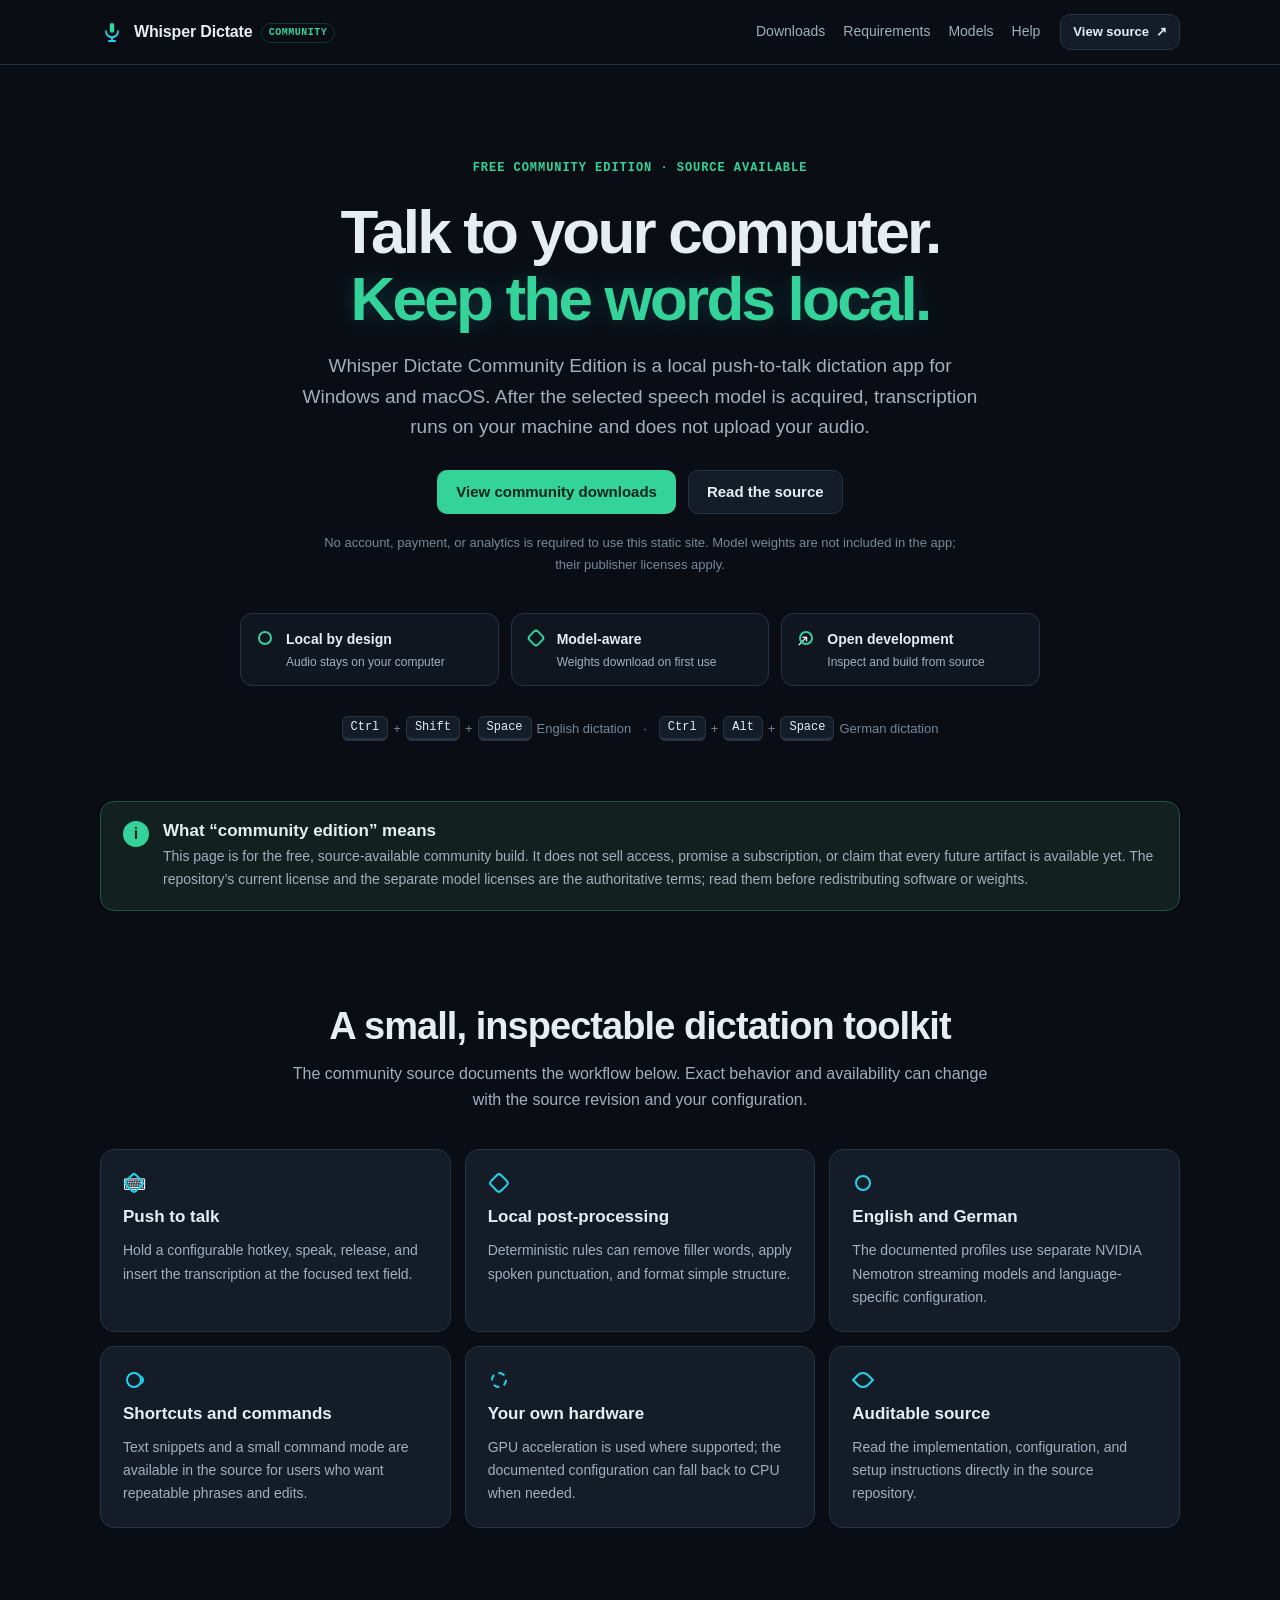
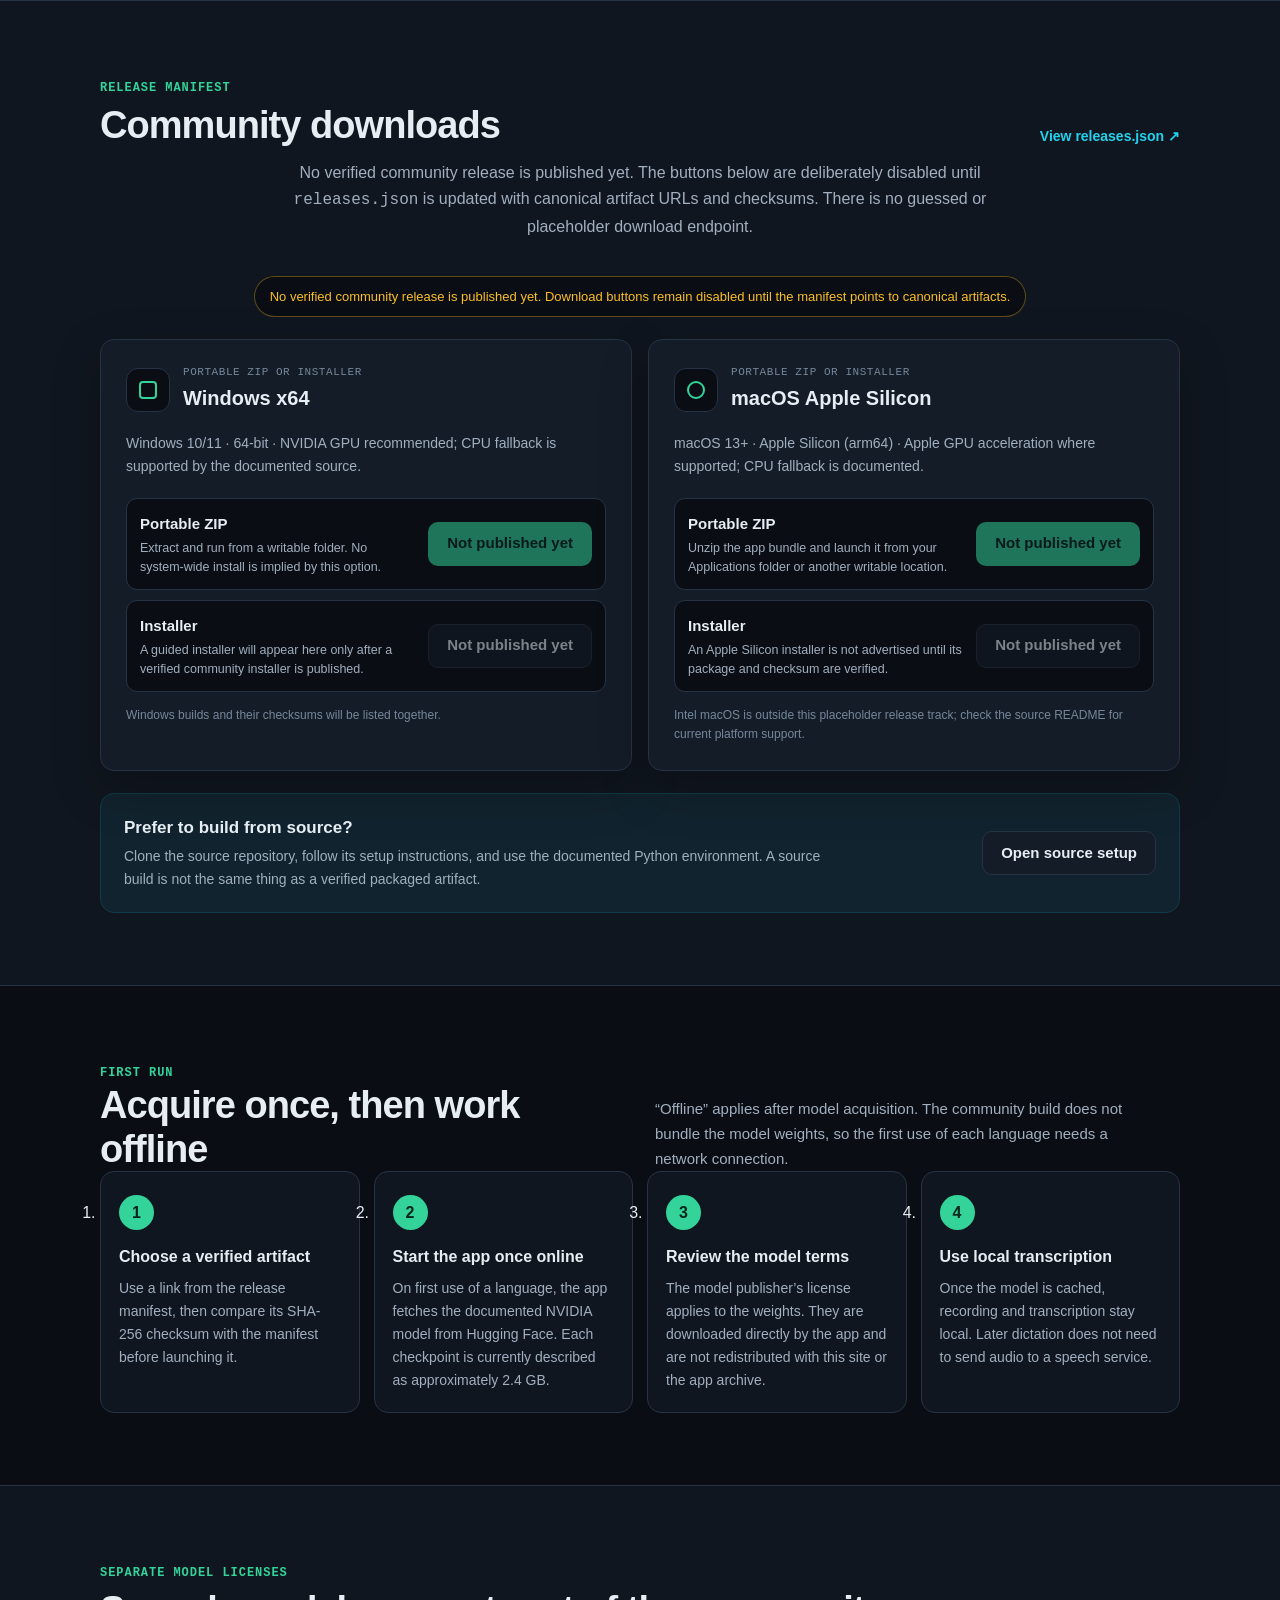
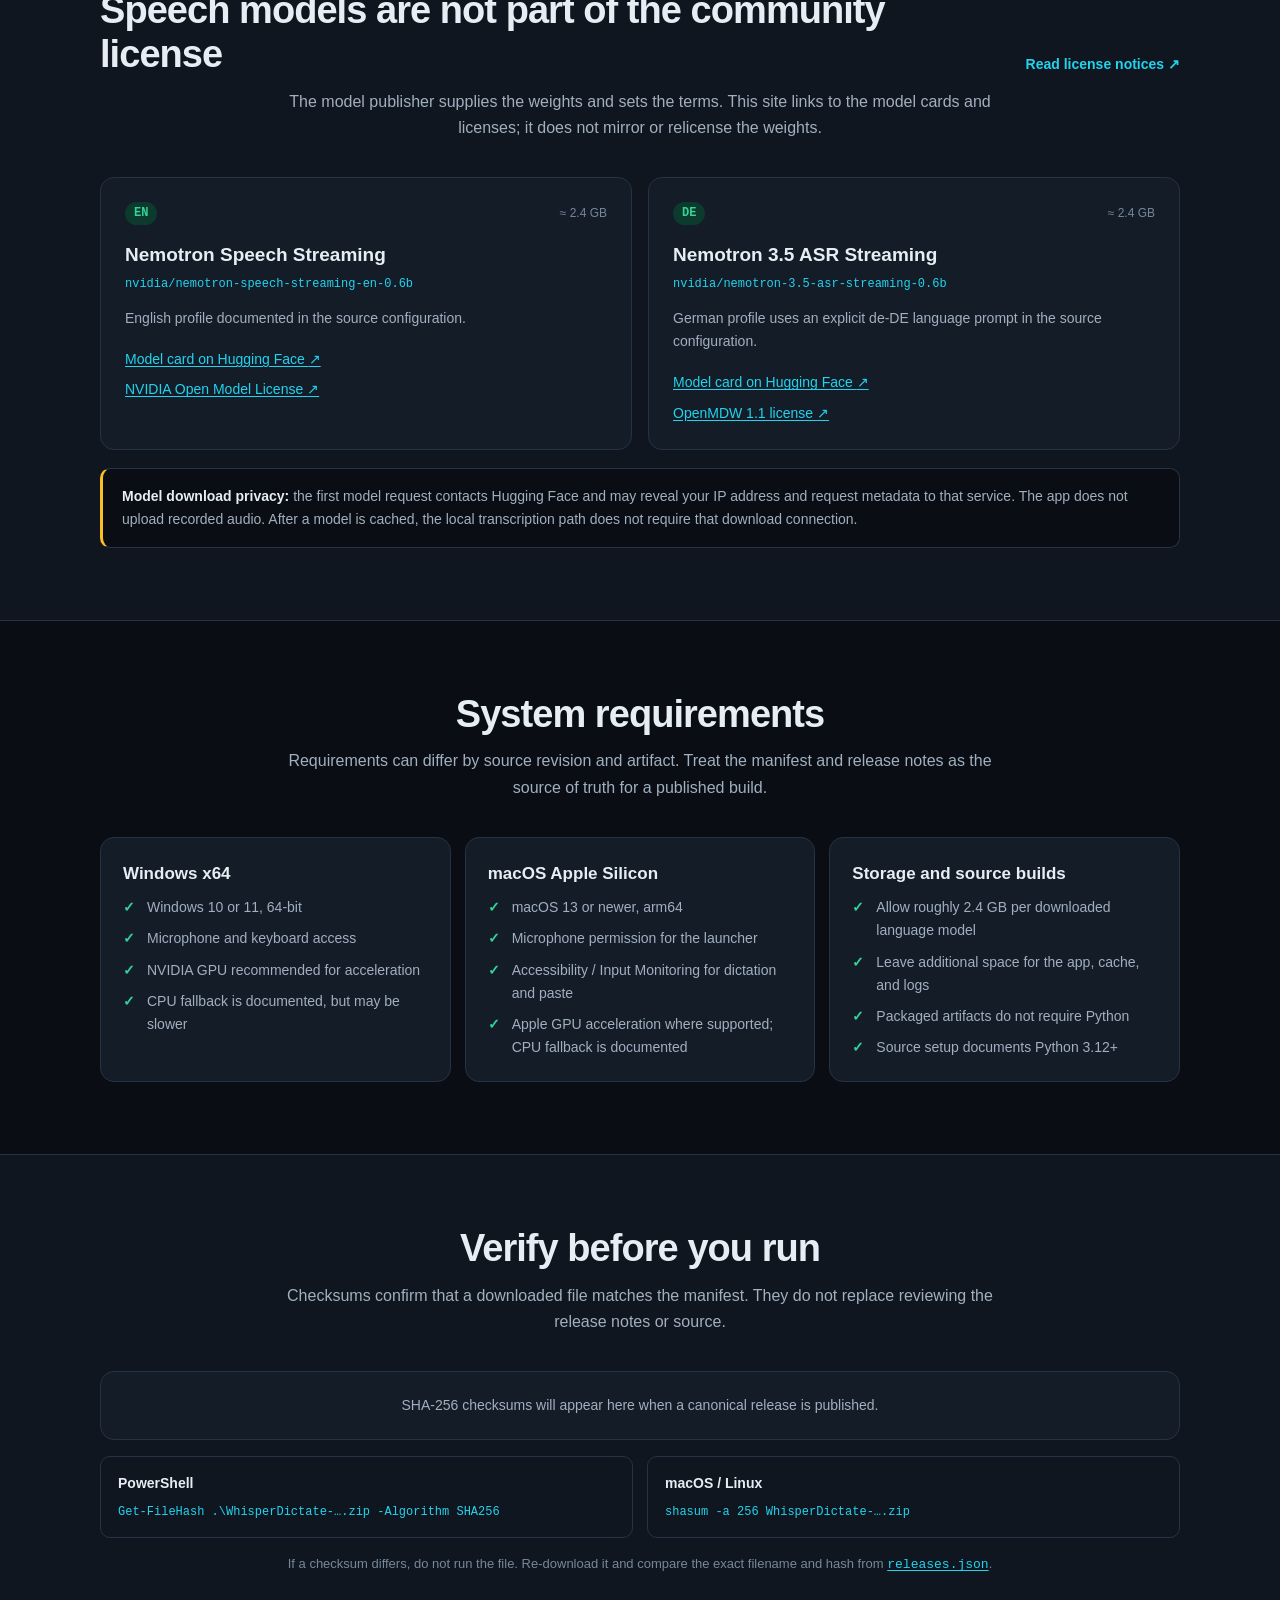
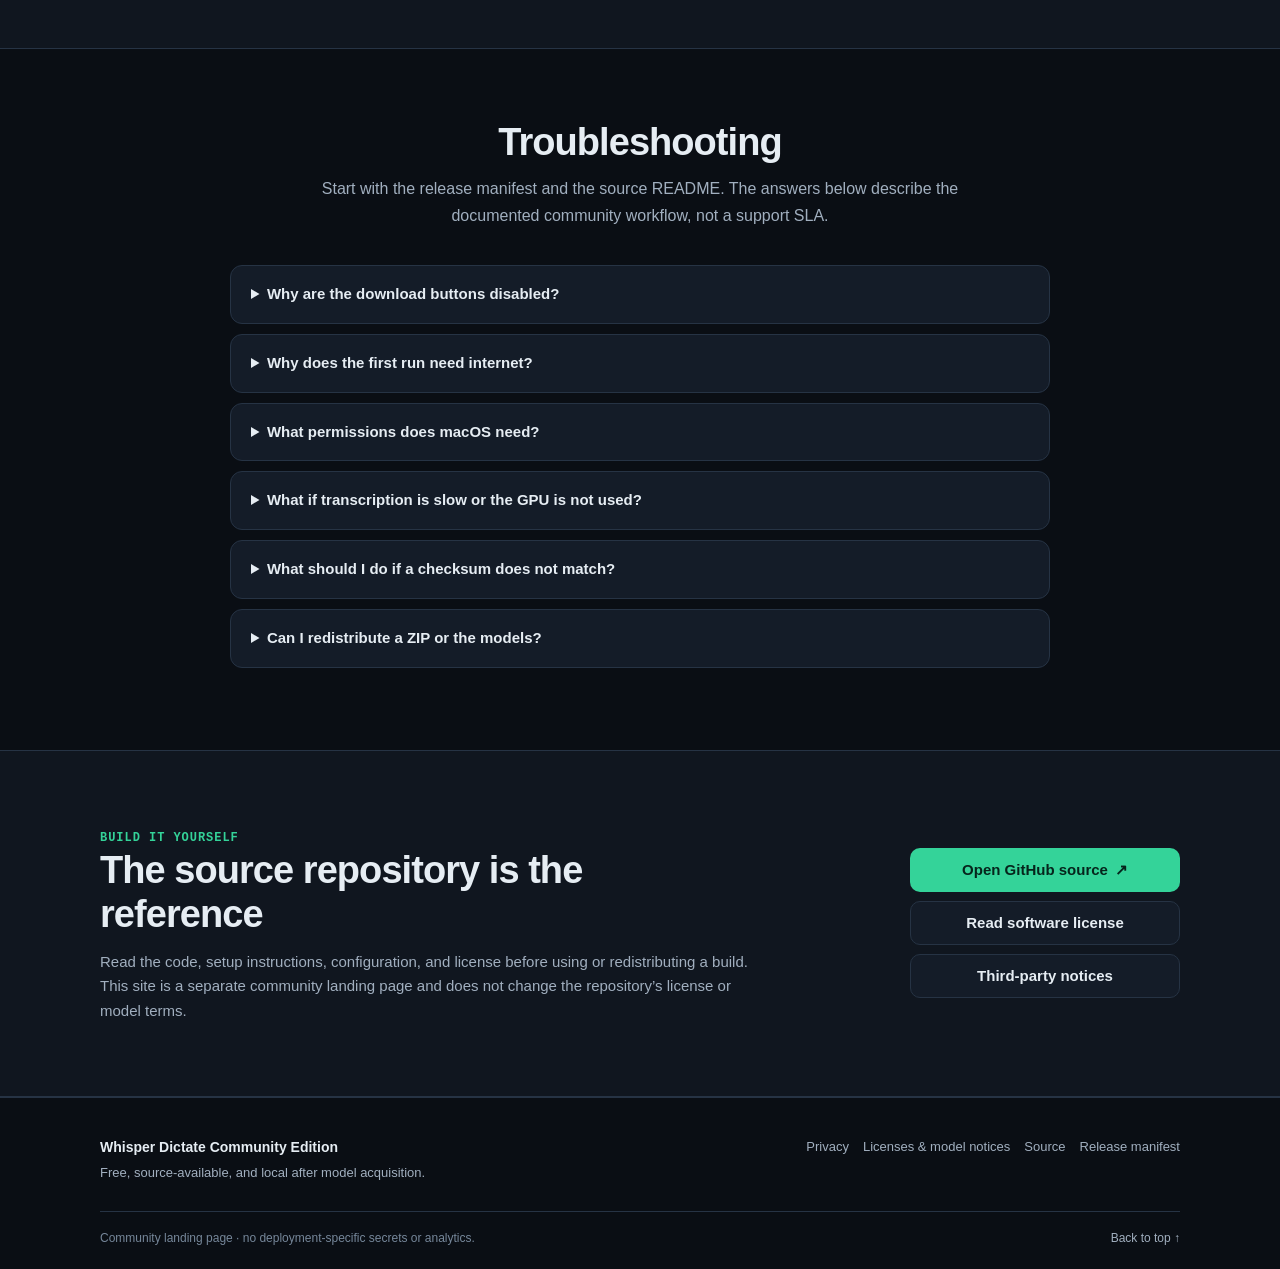
==== community-site/index.html @ 3a468b71 "feat(community-site): add free edition download site" ====
<!doctype html>
<html lang="en">
<head>
  <meta charset="utf-8">
  <meta name="viewport" content="width=device-width, initial-scale=1">
  <meta name="color-scheme" content="dark">
  <meta name="theme-color" content="#0a0e14">
  <meta name="description" content="Whisper Dictate Community Edition: free, source-available local dictation for Windows and macOS. Speech models are acquired separately and transcription runs locally after the first download.">
  <title>Whisper Dictate Community Edition — local, offline dictation</title>
  <link rel="icon" href="data:image/svg+xml,%3Csvg xmlns='http://www.w3.org/2000/svg' viewBox='0 0 64 64'%3E%3Ccircle cx='32' cy='32' r='30' fill='%230a0e14'/%3E%3Crect x='26' y='12' width='12' height='24' rx='6' fill='%2334d399'/%3E%3Cpath d='M18 30a14 14 0 0 0 28 0' stroke='%2322d3ee' stroke-width='4' fill='none' stroke-linecap='round'/%3E%3Cpath d='M32 44v8' stroke='%2322d3ee' stroke-width='4' stroke-linecap='round'/%3E%3C/svg%3E">
  <link rel="stylesheet" href="./styles.css">
  <script src="./app.js" defer></script>
</head>
<body>
  <a class="skip-link" href="#main">Skip to main content</a>

  <header class="site-header">
    <nav class="wrap" aria-label="Primary navigation">
      <a class="logo" href="./index.html" aria-label="Whisper Dictate Community Edition home">
        <svg width="24" height="24" viewBox="0 0 64 64" aria-hidden="true" focusable="false">
          <rect x="26" y="8" width="12" height="26" rx="6" fill="#34d399"></rect>
          <path d="M16 30a16 16 0 0 0 32 0" stroke="#22d3ee" stroke-width="5" fill="none" stroke-linecap="round"></path>
          <path d="M32 46v10M22 56h20" stroke="#22d3ee" stroke-width="5" fill-linecap="round"></path>
        </svg>
        <span>Whisper&nbsp;Dictate <span class="edition-mark">Community</span></span>
      </a>
      <div class="nav-links">
        <a href="#downloads">Downloads</a>
        <a href="#requirements">Requirements</a>
        <a href="#models">Models</a>
        <a href="#troubleshooting">Help</a>
      </div>
      <a class="btn btn-secondary btn-small nav-source" href="https://github.com/rorshopping/whisper-dictate">View source <span aria-hidden="true">↗</span></a>
    </nav>
  </header>

  <main id="main">
    <section class="hero" id="overview" aria-labelledby="hero-title">
      <div class="wrap">
        <p class="eyebrow">Free community edition · source available</p>
        <h1 id="hero-title">Talk to your computer.<br><span class="grad">Keep the words local.</span></h1>
        <p class="lead">Whisper Dictate Community Edition is a local push-to-talk dictation app for Windows and macOS. After the selected speech model is acquired, transcription runs on your machine and does not upload your audio.</p>
        <div class="actions">
          <a class="btn btn-primary" href="#downloads">View community downloads</a>
          <a class="btn btn-secondary" href="https://github.com/rorshopping/whisper-dictate">Read the source</a>
        </div>
        <p class="hero-note">No account, payment, or analytics is required to use this static site. Model weights are not included in the app; their publisher licenses apply.</p>
        <div class="quick-facts" role="group" aria-label="Community edition facts">
          <div class="fact"><span class="fact-icon" aria-hidden="true"></span><span><strong>Local by design</strong><small>Audio stays on your computer</small></span></div>
          <div class="fact"><span class="fact-icon" aria-hidden="true"></span><span><strong>Model-aware</strong><small>Weights download on first use</small></span></div>
          <div class="fact"><span class="fact-icon" aria-hidden="true">↗</span><span><strong>Open development</strong><small>Inspect and build from source</small></span></div>
        </div>
        <div class="key-row" role="group" aria-label="Default dictation shortcuts">
          <kbd>Ctrl</kbd><span>+</span><kbd>Shift</kbd><span>+</span><kbd>Space</kbd><span>English dictation</span>
          <span class="key-separator" aria-hidden="true">·</span>
          <kbd>Ctrl</kbd><span>+</span><kbd>Alt</kbd><span>+</span><kbd>Space</kbd><span>German dictation</span>
        </div>
      </div>
    </section>

    <section class="notice-section" aria-label="What the community edition includes">
      <div class="wrap">
        <div class="notice-card">
          <span class="notice-mark" aria-hidden="true">i</span>
          <div>
            <h2>What “community edition” means</h2>
            <p>This page is for the free, source-available community build. It does not sell access, promise a subscription, or claim that every future artifact is available yet. The repository’s current license and the separate model licenses are the authoritative terms; read them before redistributing software or weights.</p>
          </div>
        </div>
      </div>
    </section>

    <section id="capabilities" aria-labelledby="capabilities-title">
      <div class="wrap">
        <h2 id="capabilities-title">A small, inspectable dictation toolkit</h2>
        <p class="sub">The community source documents the workflow below. Exact behavior and availability can change with the source revision and your configuration.</p>
        <div class="feature-grid">
          <article class="card">
            <div class="card-icon" aria-hidden="true">⌨</div>
            <h3>Push to talk</h3>
            <p>Hold a configurable hotkey, speak, release, and insert the transcription at the focused text field.</p>
          </article>
          <article class="card">
            <div class="card-icon" aria-hidden="true"></div>
            <h3>Local post-processing</h3>
            <p>Deterministic rules can remove filler words, apply spoken punctuation, and format simple structure.</p>
          </article>
          <article class="card">
            <div class="card-icon" aria-hidden="true"></div>
            <h3>English and German</h3>
            <p>The documented profiles use separate NVIDIA Nemotron streaming models and language-specific configuration.</p>
          </article>
          <article class="card">
            <div class="card-icon" aria-hidden="true"></div>
            <h3>Shortcuts and commands</h3>
            <p>Text snippets and a small command mode are available in the source for users who want repeatable phrases and edits.</p>
          </article>
          <article class="card">
            <div class="card-icon" aria-hidden="true"></div>
            <h3>Your own hardware</h3>
            <p>GPU acceleration is used where supported; the documented configuration can fall back to CPU when needed.</p>
          </article>
          <article class="card">
            <div class="card-icon" aria-hidden="true"></div>
            <h3>Auditable source</h3>
            <p>Read the implementation, configuration, and setup instructions directly in the source repository.</p>
          </article>
        </div>
      </div>
    </section>

    <section id="downloads" class="alt" aria-labelledby="downloads-title">
      <div class="wrap">
        <div class="section-heading">
          <div>
            <p class="eyebrow">Release manifest</p>
            <h2 id="downloads-title">Community downloads</h2>
          </div>
          <a class="text-link" href="./releases.json">View releases.json <span aria-hidden="true">↗</span></a>
        </div>
        <p class="sub">No verified community release is published yet. The buttons below are deliberately disabled until <code>releases.json</code> is updated with canonical artifact URLs and checksums. There is no guessed or placeholder download endpoint.</p>
        <p class="release-status status-placeholder" id="release-status" role="status" aria-live="polite">Loading the release manifest…</p>
        <noscript><p class="inline-note">JavaScript is required to read the same-origin release manifest. The download buttons stay disabled for safety; you can still inspect <a href="./releases.json"><code>releases.json</code></a> and the <a href="https://github.com/rorshopping/whisper-dictate">source repository</a>.</p></noscript>

        <div class="release-grid">
          <article class="release-card" data-platform-card="windows-x64" aria-labelledby="windows-title">
            <div class="release-card-header">
              <div class="os-mark" aria-hidden="true"></div>
              <div>
                <p class="platform-kicker">Portable ZIP or installer</p>
                <h3 id="windows-title">Windows x64</h3>
              </div>
            </div>
            <p class="platform-requirements">Windows 10/11 · 64-bit · NVIDIA GPU recommended; CPU fallback is supported by the documented source.</p>
            <div class="download-list">
              <div class="download-row">
                <div>
                  <h4>Portable ZIP</h4>
                  <p>Extract and run from a writable folder. No system-wide install is implied by this option.</p>
                </div>
                <button class="btn btn-primary download-action" type="button" data-download data-platform="windows-x64" data-artifact="portable_zip" disabled>Not published yet</button>
              </div>
              <div class="download-row">
                <div>
                  <h4>Installer</h4>
                  <p>A guided installer will appear here only after a verified community installer is published.</p>
                </div>
                <button class="btn btn-secondary download-action" type="button" data-download data-platform="windows-x64" data-artifact="installer" disabled>Not published yet</button>
              </div>
            </div>
            <p class="artifact-note">Windows builds and their checksums will be listed together.</p>
          </article>

          <article class="release-card" data-platform-card="macos-apple-silicon" aria-labelledby="macos-title">
            <div class="release-card-header">
              <div class="os-mark" aria-hidden="true"></div>
              <div>
                <p class="platform-kicker">Portable ZIP or installer</p>
                <h3 id="macos-title">macOS Apple Silicon</h3>
              </div>
            </div>
            <p class="platform-requirements">macOS 13+ · Apple Silicon (arm64) · Apple GPU acceleration where supported; CPU fallback is documented.</p>
            <div class="download-list">
              <div class="download-row">
                <div>
                  <h4>Portable ZIP</h4>
                  <p>Unzip the app bundle and launch it from your Applications folder or another writable location.</p>
                </div>
                <button class="btn btn-primary download-action" type="button" data-download data-platform="macos-apple-silicon" data-artifact="portable_zip" disabled>Not published yet</button>
              </div>
              <div class="download-row">
                <div>
                  <h4>Installer</h4>
                  <p>An Apple Silicon installer is not advertised until its package and checksum are verified.</p>
                </div>
                <button class="btn btn-secondary download-action" type="button" data-download data-platform="macos-apple-silicon" data-artifact="installer" disabled>Not published yet</button>
              </div>
            </div>
            <p class="artifact-note">Intel macOS is outside this placeholder release track; check the source README for current platform support.</p>
          </article>
        </div>

        <div class="source-callout">
          <div>
            <h3>Prefer to build from source?</h3>
            <p>Clone the source repository, follow its setup instructions, and use the documented Python environment. A source build is not the same thing as a verified packaged artifact.</p>
          </div>
          <a class="btn btn-secondary" href="https://github.com/rorshopping/whisper-dictate#install">Open source setup</a>
        </div>
      </div>
    </section>

    <section id="first-run" aria-labelledby="first-run-title">
      <div class="wrap">
        <div class="split-heading">
          <div>
            <p class="eyebrow">First run</p>
            <h2 id="first-run-title">Acquire once, then work offline</h2>
          </div>
          <p>“Offline” applies after model acquisition. The community build does not bundle the model weights, so the first use of each language needs a network connection.</p>
        </div>
        <ol class="steps" aria-label="Model acquisition steps">
          <li class="step">
            <span class="step-number">1</span>
            <h3>Choose a verified artifact</h3>
            <p>Use a link from the release manifest, then compare its SHA-256 checksum with the manifest before launching it.</p>
          </li>
          <li class="step">
            <span class="step-number">2</span>
            <h3>Start the app once online</h3>
            <p>On first use of a language, the app fetches the documented NVIDIA model from Hugging Face. Each checkpoint is currently described as approximately 2.4 GB.</p>
          </li>
          <li class="step">
            <span class="step-number">3</span>
            <h3>Review the model terms</h3>
            <p>The model publisher’s license applies to the weights. They are downloaded directly by the app and are not redistributed with this site or the app archive.</p>
          </li>
          <li class="step">
            <span class="step-number">4</span>
            <h3>Use local transcription</h3>
            <p>Once the model is cached, recording and transcription stay local. Later dictation does not need to send audio to a speech service.</p>
          </li>
        </ol>
      </div>
    </section>

    <section id="models" class="alt" aria-labelledby="models-title">
      <div class="wrap">
        <div class="section-heading">
          <div>
            <p class="eyebrow">Separate model licenses</p>
            <h2 id="models-title">Speech models are not part of the community license</h2>
          </div>
          <a class="text-link" href="./licenses.html">Read license notices <span aria-hidden="true">↗</span></a>
        </div>
        <p class="sub">The model publisher supplies the weights and sets the terms. This site links to the model cards and licenses; it does not mirror or relicense the weights.</p>
        <div class="model-grid">
          <article class="model-card">
            <div class="model-card-top">
              <span class="language-chip">EN</span>
              <span class="model-size">≈ 2.4 GB</span>
            </div>
            <h3>Nemotron Speech Streaming</h3>
            <p class="mono model-id">nvidia/nemotron-speech-streaming-en-0.6b</p>
            <p>English profile documented in the source configuration.</p>
            <div class="link-stack">
              <a href="https://huggingface.co/nvidia/nemotron-speech-streaming-en-0.6b">Model card on Hugging Face <span aria-hidden="true">↗</span></a>
              <a href="https://www.nvidia.com/en-us/agreements/enterprise-software/nvidia-open-model-license/">NVIDIA Open Model License <span aria-hidden="true">↗</span></a>
            </div>
          </article>
          <article class="model-card">
            <div class="model-card-top">
              <span class="language-chip">DE</span>
              <span class="model-size">≈ 2.4 GB</span>
            </div>
            <h3>Nemotron 3.5 ASR Streaming</h3>
            <p class="mono model-id">nvidia/nemotron-3.5-asr-streaming-0.6b</p>
            <p>German profile uses an explicit de-DE language prompt in the source configuration.</p>
            <div class="link-stack">
              <a href="https://huggingface.co/nvidia/nemotron-3.5-asr-streaming-0.6b">Model card on Hugging Face <span aria-hidden="true">↗</span></a>
              <a href="https://openmdw.ai/license/1-1/">OpenMDW 1.1 license <span aria-hidden="true">↗</span></a>
            </div>
          </article>
        </div>
        <div class="inline-note">
          <strong>Model download privacy:</strong> the first model request contacts Hugging Face and may reveal your IP address and request metadata to that service. The app does not upload recorded audio. After a model is cached, the local transcription path does not require that download connection.
        </div>
      </div>
    </section>

    <section id="requirements" aria-labelledby="requirements-title">
      <div class="wrap">
        <h2 id="requirements-title">System requirements</h2>
        <p class="sub">Requirements can differ by source revision and artifact. Treat the manifest and release notes as the source of truth for a published build.</p>
        <div class="requirements-grid">
          <article class="requirement-card">
            <h3>Windows x64</h3>
            <ul class="check-list">
              <li>Windows 10 or 11, 64-bit</li>
              <li>Microphone and keyboard access</li>
              <li>NVIDIA GPU recommended for acceleration</li>
              <li>CPU fallback is documented, but may be slower</li>
            </ul>
          </article>
          <article class="requirement-card">
            <h3>macOS Apple Silicon</h3>
            <ul class="check-list">
              <li>macOS 13 or newer, arm64</li>
              <li>Microphone permission for the launcher</li>
              <li>Accessibility / Input Monitoring for dictation and paste</li>
              <li>Apple GPU acceleration where supported; CPU fallback is documented</li>
            </ul>
          </article>
          <article class="requirement-card">
            <h3>Storage and source builds</h3>
            <ul class="check-list">
              <li>Allow roughly 2.4 GB per downloaded language model</li>
              <li>Leave additional space for the app, cache, and logs</li>
              <li>Packaged artifacts do not require Python</li>
              <li>Source setup documents Python 3.12+</li>
            </ul>
          </article>
        </div>
      </div>
    </section>

    <section id="checksums" class="alt" aria-labelledby="checksums-title">
      <div class="wrap">
        <h2 id="checksums-title">Verify before you run</h2>
        <p class="sub">Checksums confirm that a downloaded file matches the manifest. They do not replace reviewing the release notes or source.</p>
        <div class="checksum-panel" id="checksum-list" aria-live="polite">
          <p class="empty-state">SHA-256 checksums will appear here when a canonical release is published.</p>
        </div>
        <div class="checksum-help">
          <div>
            <h3>PowerShell</h3>
            <code>Get-FileHash .\WhisperDictate-….zip -Algorithm SHA256</code>
          </div>
          <div>
            <h3>macOS / Linux</h3>
            <code>shasum -a 256 WhisperDictate-….zip</code>
          </div>
        </div>
        <p class="small-note">If a checksum differs, do not run the file. Re-download it and compare the exact filename and hash from <a href="./releases.json"><code>releases.json</code></a>.</p>
      </div>
    </section>

    <section id="troubleshooting" aria-labelledby="troubleshooting-title">
      <div class="wrap">
        <h2 id="troubleshooting-title">Troubleshooting</h2>
        <p class="sub">Start with the release manifest and the source README. The answers below describe the documented community workflow, not a support SLA.</p>
        <div class="faq-list">
          <details>
            <summary>Why are the download buttons disabled?</summary>
            <p>No canonical community release has been entered into <a href="./releases.json"><code>releases.json</code></a> yet. The site intentionally refuses to invent a download URL. Watch the source repository’s release page and update the manifest only after artifacts and checksums are verified.</p>
          </details>
          <details>
            <summary>Why does the first run need internet?</summary>
            <p>Speech model weights are not bundled. The first use of each language downloads the selected model from Hugging Face. After the model is cached, the documented transcription path runs locally and can work offline.</p>
          </details>
          <details>
            <summary>What permissions does macOS need?</summary>
            <p>Grant Microphone access to the app or launcher. Dictation and text insertion also use Accessibility / Input Monitoring, and the documented launcher may request Automation access for System Events. Denied permissions can allow recording without allowing text to be inserted.</p>
          </details>
          <details>
            <summary>What if transcription is slow or the GPU is not used?</summary>
            <p>Check the release/source configuration and the app log. GPU acceleration depends on the platform, available hardware, model, and chosen device. The documented configuration can fall back to CPU, which is generally slower.</p>
          </details>
          <details>
            <summary>What should I do if a checksum does not match?</summary>
            <p>Do not run the artifact. Confirm the exact filename, download it again from the canonical URL in the manifest, and compare the full SHA-256 digest. A mismatch is a reason to stop and investigate.</p>
          </details>
          <details>
            <summary>Can I redistribute a ZIP or the models?</summary>
            <p>Do not assume that the model or software terms permit redistribution. Read the repository <a href="https://github.com/rorshopping/whisper-dictate/blob/master/LICENSE">software license</a>, the linked model licenses, and the repository’s <a href="https://github.com/rorshopping/whisper-dictate/blob/master/THIRD-PARTY-NOTICES.md">third-party notices</a> first.</p>
          </details>
        </div>
      </div>
    </section>

    <section id="source" class="alt" aria-labelledby="source-title">
      <div class="wrap source-panel">
        <div>
          <p class="eyebrow">Build it yourself</p>
          <h2 id="source-title">The source repository is the reference</h2>
          <p>Read the code, setup instructions, configuration, and license before using or redistributing a build. This site is a separate community landing page and does not change the repository’s license or model terms.</p>
        </div>
        <div class="source-links">
          <a class="btn btn-primary" href="https://github.com/rorshopping/whisper-dictate">Open GitHub source <span aria-hidden="true">↗</span></a>
          <a class="btn btn-secondary" href="https://github.com/rorshopping/whisper-dictate/blob/master/LICENSE">Read software license</a>
          <a class="btn btn-secondary" href="https://github.com/rorshopping/whisper-dictate/blob/master/THIRD-PARTY-NOTICES.md">Third-party notices</a>
        </div>
      </div>
    </section>
  </main>

  <footer>
    <div class="wrap footer-inner">
      <div>
        <strong>Whisper Dictate Community Edition</strong>
        <p>Free, source-available, and local after model acquisition.</p>
      </div>
      <div class="footer-links">
        <a href="./privacy.html">Privacy</a>
        <a href="./licenses.html">Licenses &amp; model notices</a>
        <a href="https://github.com/rorshopping/whisper-dictate">Source</a>
        <a href="./releases.json">Release manifest</a>
      </div>
    </div>
    <div class="wrap footer-bottom">
      <span>Community landing page · no deployment-specific secrets or analytics.</span>
      <a href="#overview">Back to top ↑</a>
    </div>
  </footer>
</body>
</html>
---- community-site/styles.css ----
:root {
  --bg: #0a0e14;
  --panel: #10161f;
  --panel-2: #141c28;
  --panel-3: #182331;
  --border: #263344;
  --text: #e6edf3;
  --muted: #a1afbf;
  --muted-2: #76879a;
  --green: #34d399;
  --green-dark: #0c3a2c;
  --cyan: #22d3ee;
  --cyan-dark: #103b48;
  --yellow: #fbbf24;
  --radius: 14px;
  --shadow: 0 18px 50px rgba(0, 0, 0, 0.22);
}

* { box-sizing: border-box; margin: 0; padding: 0; }

html {
  scroll-behavior: smooth;
  background: var(--bg);
}

body {
  background: var(--bg);
  color: var(--text);
  font: 16px/1.65 -apple-system, BlinkMacSystemFont, "Segoe UI", Roboto, Helvetica, Arial, sans-serif;
  -webkit-font-smoothing: antialiased;
}

code, kbd, .mono {
  font-family: ui-monospace, "Cascadia Code", Consolas, "SF Mono", Menlo, monospace;
}

a { color: var(--cyan); text-decoration: underline; text-underline-offset: 2px; }
a:hover { text-decoration: underline; }
.logo:hover, .nav-links a:hover, .btn:hover, .text-link:hover, .footer-links a:hover, .footer-bottom a:hover { text-decoration: none; }
.logo, .nav-links a, .btn, .text-link, .footer-links a, .footer-bottom a { text-decoration: none; }

:focus-visible {
  outline: 3px solid var(--cyan);
  outline-offset: 4px;
  border-radius: 4px;
}

.wrap { width: min(100% - 48px, 1080px); margin-inline: auto; }

.skip-link {
  position: fixed;
  z-index: 100;
  top: 12px;
  left: 16px;
  padding: 9px 14px;
  color: #06251c;
  background: var(--green);
  border-radius: 8px;
  font-weight: 700;
  transform: translateY(-180%);
  transition: transform 0.15s ease;
}
.skip-link:focus { transform: translateY(0); }

/* Header and navigation */
.site-header {
  position: sticky;
  top: 0;
  z-index: 10;
  background: rgba(10, 14, 20, 0.9);
  border-bottom: 1px solid var(--border);
  backdrop-filter: blur(12px);
}
.site-header .wrap {
  min-height: 64px;
  display: flex;
  align-items: center;
  gap: 20px;
}
.logo {
  display: inline-flex;
  align-items: center;
  gap: 10px;
  flex-shrink: 0;
  color: var(--text);
  font-size: 16px;
  font-weight: 750;
  letter-spacing: -0.01em;
}
.logo:hover { text-decoration: none; }
.logo svg { display: block; }
.edition-mark {
  display: inline-block;
  margin-left: 4px;
  padding: 2px 7px;
  color: var(--green);
  border: 1px solid var(--green-dark);
  border-radius: 999px;
  font: 700 10px/1.4 ui-monospace, "Cascadia Code", Consolas, monospace;
  letter-spacing: 0.05em;
  text-transform: uppercase;
  vertical-align: 2px;
}
.nav-links {
  display: flex;
  align-items: center;
  gap: 18px;
  margin-left: auto;
  color: var(--muted);
  font-size: 14px;
}
.nav-links a { color: var(--muted); }
.nav-links a:hover { color: var(--text); text-decoration: none; }
.nav-source { flex-shrink: 0; }

/* Shared controls */
.btn {
  display: inline-flex;
  min-height: 44px;
  align-items: center;
  justify-content: center;
  gap: 7px;
  padding: 10px 18px;
  border: 1px solid transparent;
  border-radius: 10px;
  color: var(--text);
  font-size: 15px;
  font-weight: 700;
  line-height: 1.25;
  text-align: center;
  transition: transform 0.12s ease, filter 0.15s ease, border-color 0.15s ease;
}
.btn:hover { transform: translateY(-1px); filter: brightness(1.08); text-decoration: none; }
.btn-primary { color: #06251c; background: var(--green); }
.btn-secondary { color: var(--text); background: var(--panel-2); border-color: var(--border); }
.btn-small { min-height: 36px; padding: 7px 12px; font-size: 13px; }
.btn:disabled,
.download-action[aria-disabled="true"] { cursor: not-allowed; opacity: 0.52; filter: none; transform: none; }
.text-link { color: var(--cyan); font-size: 14px; font-weight: 700; white-space: nowrap; }
.text-link:hover { text-decoration: underline; }

/* Hero */
.hero { padding: 88px 0 60px; text-align: center; }
.eyebrow {
  display: inline-block;
  color: var(--green);
  font: 700 12px/1.5 ui-monospace, "Cascadia Code", Consolas, monospace;
  letter-spacing: 0.08em;
  text-transform: uppercase;
}
.hero h1 {
  max-width: 850px;
  margin: 20px auto 18px;
  color: var(--text);
  font-size: clamp(36px, 6vw, 62px);
  font-weight: 800;
  letter-spacing: -0.045em;
  line-height: 1.08;
}
.grad {
  color: var(--green);
  text-shadow: 0 0 22px rgba(34, 211, 238, 0.2);
}
.lead { max-width: 700px; margin: 0 auto 28px; color: var(--muted); font-size: 19px; line-height: 1.6; }
.actions { display: flex; justify-content: center; flex-wrap: wrap; gap: 12px; }
.hero-note { max-width: 660px; margin: 18px auto 0; color: var(--muted-2); font-size: 13px; }
.quick-facts {
  display: grid;
  grid-template-columns: repeat(3, 1fr);
  gap: 12px;
  max-width: 800px;
  margin: 38px auto 0;
  text-align: left;
}
.fact {
  display: flex;
  align-items: flex-start;
  gap: 11px;
  padding: 14px;
  background: var(--panel);
  border: 1px solid var(--border);
  border-radius: 12px;
}
.fact-icon { position: relative; flex: 0 0 20px; width: 20px; height: 20px; }
.fact-icon::before { position: absolute; inset: 3px; border: 2px solid var(--green); border-radius: 50%; content: ""; }
.fact:nth-child(2) .fact-icon::before { border-radius: 4px; transform: rotate(45deg); }
.fact strong, .fact small { display: block; }
.fact strong { font-size: 14px; }
.fact small { margin-top: 3px; color: var(--muted); font-size: 12px; line-height: 1.4; }
.key-row {
  display: flex;
  align-items: center;
  justify-content: center;
  flex-wrap: wrap;
  gap: 5px;
  margin-top: 30px;
  color: var(--muted);
  font-size: 13px;
}
kbd {
  display: inline-block;
  min-width: 25px;
  padding: 3px 8px;
  color: var(--text);
  background: var(--panel-2);
  border: 1px solid var(--border);
  border-bottom-width: 3px;
  border-radius: 6px;
  font-size: 12px;
  line-height: 1.25;
  text-align: center;
}
.key-row > span:not(.key-separator) { color: var(--muted-2); }
.key-separator { margin: 0 7px; color: var(--muted-2); }

/* Notices and section headings */
.notice-section { padding: 0 0 22px; }
.notice-card {
  display: flex;
  gap: 14px;
  padding: 19px 22px;
  background: #12211f;
  border: 1px solid #245245;
  border-radius: var(--radius);
}
.notice-mark {
  display: grid;
  flex: 0 0 26px;
  width: 26px;
  height: 26px;
  place-items: center;
  color: #06251c;
  background: var(--green);
  border-radius: 50%;
  font-weight: 900;
}
.notice-card h2 { margin: 0 0 4px; font-size: 17px; text-align: left; letter-spacing: 0; }
.notice-card p { color: var(--muted); font-size: 14px; }
section { padding: 72px 0; }
section.alt { background: var(--panel); border-top: 1px solid var(--border); border-bottom: 1px solid var(--border); }
h2 { color: var(--text); font-size: clamp(27px, 4vw, 38px); line-height: 1.15; letter-spacing: -0.025em; text-align: center; }
.sub { max-width: 720px; margin: 12px auto 36px; color: var(--muted); font-size: 16px; text-align: center; }
.section-heading { display: flex; align-items: end; justify-content: space-between; gap: 20px; }
.section-heading h2 { text-align: left; }
.section-heading .eyebrow { margin-bottom: 7px; }

/* Feature cards */
.feature-grid { display: grid; grid-template-columns: repeat(3, 1fr); gap: 14px; }
.card, .requirement-card {
  padding: 22px;
  background: var(--panel-2);
  border: 1px solid var(--border);
  border-radius: var(--radius);
}
.card { min-height: 168px; }
.card-icon { position: relative; width: 22px; height: 22px; margin-bottom: 9px; }
.card-icon::before { position: absolute; inset: 3px; border: 2px solid var(--cyan); border-radius: 4px; content: ""; transform: rotate(45deg); }
.card:nth-child(3) .card-icon::before { border-radius: 50%; transform: none; }
.card:nth-child(4) .card-icon::before { border-radius: 50%; box-shadow: 5px 0 0 -3px var(--cyan); transform: none; }
.card:nth-child(5) .card-icon::before { border-radius: 50%; border-style: dashed; transform: none; }
.card:nth-child(6) .card-icon::before { border-radius: 50% 0; transform: rotate(45deg); }
.card h3, .requirement-card h3 { margin-bottom: 8px; font-size: 17px; }
.card p, .requirement-card p { color: var(--muted); font-size: 14px; }

/* Download cards */
.release-status {
  width: fit-content;
  max-width: 100%;
  margin: 0 auto 22px;
  padding: 9px 15px;
  border: 1px solid var(--border);
  border-radius: 999px;
  color: var(--muted);
  background: var(--bg);
  font-size: 13px;
  text-align: center;
}
.status-placeholder { color: var(--yellow); border-color: rgba(251, 191, 36, 0.35); }
.status-published { color: var(--green); border-color: rgba(52, 211, 153, 0.4); }
.release-grid { display: grid; grid-template-columns: 1fr 1fr; gap: 16px; }
.release-card {
  padding: 25px;
  background: var(--panel-2);
  border: 1px solid var(--border);
  border-radius: var(--radius);
  box-shadow: var(--shadow);
}
.release-card-header { display: flex; align-items: center; gap: 13px; }
.os-mark {
  position: relative;
  flex: 0 0 44px;
  width: 44px;
  height: 44px;
  background: var(--bg);
  border: 1px solid var(--border);
  border-radius: 12px;
}
.os-mark::before { position: absolute; inset: 12px; border: 2px solid var(--green); border-radius: 4px; content: ""; }
[data-platform-card="macos-apple-silicon"] .os-mark::before { border-radius: 50%; }
.platform-kicker { color: var(--muted-2); font: 11px/1.3 ui-monospace, "Cascadia Code", Consolas, monospace; letter-spacing: 0.05em; text-transform: uppercase; }
.release-card h3 { margin-top: 2px; font-size: 20px; }
.platform-requirements { min-height: 52px; margin: 17px 0 14px; color: var(--muted); font-size: 14px; }
.download-list { display: grid; gap: 10px; }
.download-row { display: flex; align-items: center; justify-content: space-between; gap: 14px; padding: 13px; background: var(--bg); border: 1px solid var(--border); border-radius: 11px; }
.download-row h4 { margin-bottom: 3px; font-size: 15px; }
.download-row p { max-width: 350px; color: var(--muted); font-size: 12.5px; line-height: 1.45; }
.download-action { flex: 0 0 auto; }
.artifact-note { margin-top: 14px; color: var(--muted-2); font-size: 12px; }
.source-callout {
  display: flex;
  align-items: center;
  justify-content: space-between;
  gap: 20px;
  margin-top: 22px;
  padding: 20px 23px;
  background: rgba(34, 211, 238, 0.07);
  border: 1px solid var(--cyan-dark);
  border-radius: var(--radius);
}
.source-callout h3 { margin-bottom: 3px; font-size: 17px; }
.source-callout p { max-width: 700px; color: var(--muted); font-size: 14px; }

/* First-run steps */
.split-heading { display: grid; grid-template-columns: 1fr 1fr; align-items: end; gap: 30px; }
.split-heading h2 { text-align: left; }
.split-heading > p { max-width: 500px; color: var(--muted); font-size: 15px; }
.steps { display: grid; grid-template-columns: repeat(4, 1fr); gap: 14px; counter-reset: step; }
.step { position: relative; padding: 23px 18px 20px; background: var(--panel); border: 1px solid var(--border); border-radius: var(--radius); }
.step-number { display: grid; width: 35px; height: 35px; place-items: center; margin-bottom: 14px; color: #06251c; background: var(--green); border-radius: 50%; font-weight: 850; }
.step h3 { margin-bottom: 6px; font-size: 16px; }
.step p { color: var(--muted); font-size: 14px; }

/* Model cards */
.model-grid { display: grid; grid-template-columns: 1fr 1fr; gap: 16px; }
.model-card { padding: 24px; background: var(--panel-2); border: 1px solid var(--border); border-radius: var(--radius); }
.model-card-top { display: flex; align-items: center; justify-content: space-between; gap: 12px; }
.language-chip { padding: 3px 9px; color: var(--green); background: var(--green-dark); border-radius: 999px; font: 800 12px/1.4 ui-monospace, "Cascadia Code", Consolas, monospace; }
.model-size { color: var(--muted-2); font-size: 12px; }
.model-card h3 { margin: 14px 0 5px; font-size: 19px; }
.model-id { overflow-wrap: anywhere; color: var(--cyan); font-size: 12px; }
.model-card > p:not(.model-id) { margin-top: 12px; color: var(--muted); font-size: 14px; }
.link-stack { display: grid; gap: 7px; margin-top: 18px; font-size: 14px; }
.inline-note { margin-top: 18px; padding: 16px 19px; color: var(--muted); background: var(--bg); border: 1px solid var(--border); border-left: 3px solid var(--yellow); border-radius: 10px; font-size: 14px; }
.inline-note strong { color: var(--text); }

/* Requirements */
.requirements-grid { display: grid; grid-template-columns: repeat(3, 1fr); gap: 14px; }
.requirement-card { min-height: 235px; }
.check-list { display: grid; gap: 8px; padding: 0; list-style: none; }
.check-list li { position: relative; padding-left: 24px; color: var(--muted); font-size: 14px; }
.check-list li::before { position: absolute; left: 0; color: var(--green); content: "✓"; font-weight: 800; }

/* Checksums */
.checksum-panel { overflow: hidden; background: var(--panel-2); border: 1px solid var(--border); border-radius: var(--radius); }
.empty-state { padding: 22px; color: var(--muted); font-size: 14px; text-align: center; }
.checksum-row { display: grid; grid-template-columns: 1.1fr 1fr auto; align-items: center; gap: 15px; padding: 14px 18px; border-bottom: 1px solid var(--border); }
.checksum-row:last-child { border-bottom: 0; }
.checksum-file { overflow-wrap: anywhere; color: var(--text); font-size: 13px; }
.checksum-hash { overflow-wrap: anywhere; color: var(--cyan); font-size: 12px; }
.checksum-kind { color: var(--muted-2); font-size: 11px; text-align: right; }
.checksum-help { display: grid; grid-template-columns: 1fr 1fr; gap: 14px; margin-top: 16px; }
.checksum-help > div { padding: 15px 17px; background: var(--panel); border: 1px solid var(--border); border-radius: 10px; }
.checksum-help h3 { margin-bottom: 7px; font-size: 14px; }
.checksum-help code { display: block; overflow-wrap: anywhere; color: var(--cyan); font-size: 12px; }
.small-note { margin-top: 15px; color: var(--muted-2); font-size: 13px; text-align: center; }

/* FAQ and source */
.faq-list { max-width: 820px; margin: 0 auto; }
details { margin-bottom: 10px; padding: 16px 20px; background: var(--panel-2); border: 1px solid var(--border); border-radius: 12px; }
summary { cursor: pointer; color: var(--text); font-size: 15px; font-weight: 700; }
details p { margin-top: 10px; color: var(--muted); font-size: 14px; }
.source-panel { display: flex; align-items: center; justify-content: space-between; gap: 30px; }
.source-panel h2 { text-align: left; }
.source-panel > div:first-child { max-width: 650px; }
.source-panel > div:first-child p:not(.eyebrow) { margin-top: 13px; color: var(--muted); font-size: 15px; }
.source-links { display: grid; flex: 0 0 270px; gap: 9px; }
.source-links .btn { width: 100%; }

/* Footer */
footer { padding: 38px 0 24px; color: var(--muted); border-top: 1px solid var(--border); font-size: 13px; }
.footer-inner, .footer-bottom { display: flex; align-items: flex-start; justify-content: space-between; gap: 25px; }
.footer-inner strong { color: var(--text); font-size: 14px; }
.footer-inner p { margin-top: 3px; }
.footer-links { display: flex; flex-wrap: wrap; justify-content: flex-end; gap: 14px; }
.footer-links a, .footer-bottom a { color: var(--muted); }
.footer-links a:hover, .footer-bottom a:hover { color: var(--text); }
.footer-bottom { margin-top: 28px; padding-top: 17px; border-top: 1px solid var(--border); color: var(--muted-2); font-size: 12px; }

/* Legal pages */
.legal { max-width: 800px; margin: 0 auto; padding: 68px 24px 78px; }
.legal h1 { margin-bottom: 8px; color: var(--text); font-size: clamp(30px, 5vw, 44px); line-height: 1.15; letter-spacing: -0.03em; }
.legal .updated { margin-bottom: 34px; color: var(--muted-2); font-size: 13px; }
.legal h2 { margin: 30px 0 8px; color: var(--text); font-size: 20px; line-height: 1.3; text-align: left; }
.legal p, .legal li { color: var(--muted); font-size: 15px; }
.legal p { margin-bottom: 12px; }
.legal ul { margin: 8px 0 15px 22px; }
.legal li { margin-bottom: 7px; }
.legal strong { color: var(--text); }
.legal .callout { margin: 20px 0; padding: 16px 18px; background: var(--panel); border: 1px solid var(--border); border-left: 3px solid var(--green); border-radius: 10px; }
.model-license-card { margin: 16px 0; padding: 18px 20px; background: var(--panel); border: 1px solid var(--border); border-radius: 12px; }
.model-license-card h3 { display: flex; align-items: center; flex-wrap: wrap; gap: 9px; margin-bottom: 10px; color: var(--text); font: 700 15px/1.45 ui-monospace, "Cascadia Code", Consolas, monospace; overflow-wrap: anywhere; }
.model-license-card p { margin-bottom: 8px; }
.model-license-card p:last-child { margin-bottom: 0; }

@media (max-width: 900px) {
  .nav-links { gap: 12px; }
  .feature-grid, .requirements-grid { grid-template-columns: repeat(2, 1fr); }
  .steps { grid-template-columns: repeat(2, 1fr); }
  .source-panel { align-items: flex-start; flex-direction: column; }
  .source-links { width: 100%; max-width: 360px; flex-basis: auto; }
}

@media (max-width: 700px) {
  .wrap { width: min(100% - 32px, 1080px); }
  .site-header .wrap { min-height: 58px; flex-wrap: wrap; gap: 8px 14px; padding-top: 8px; padding-bottom: 8px; }
  .nav-links { order: 3; width: 100%; margin: 0; overflow-x: auto; padding-bottom: 1px; font-size: 13px; }
  .nav-source { margin-left: auto; }
  .hero { padding-top: 58px; }
  .hero h1 { font-size: clamp(34px, 11vw, 50px); }
  .lead { font-size: 17px; }
  .quick-facts, .release-grid, .model-grid, .requirements-grid, .steps, .feature-grid { grid-template-columns: 1fr; }
  .quick-facts { max-width: 460px; }
  .key-separator { display: none; }
  section { padding: 56px 0; }
  .section-heading, .source-callout, .split-heading { display: block; }
  .section-heading .text-link { display: inline-block; margin-top: 12px; }
  .section-heading h2, .split-heading h2, .source-panel h2 { text-align: left; }
  .split-heading > p { margin-top: 14px; }
  .source-callout .btn { margin-top: 15px; }
  .download-row { align-items: flex-start; flex-direction: column; }
  .download-action { width: 100%; }
  .checksum-row { grid-template-columns: 1fr; gap: 5px; }
  .checksum-kind { text-align: left; }
  .checksum-help { grid-template-columns: 1fr; }
  .footer-inner, .footer-bottom { align-items: flex-start; flex-direction: column; }
  .footer-links { justify-content: flex-start; }
}

@media (prefers-reduced-motion: reduce) {
  html { scroll-behavior: auto; }
  *, *::before, *::after { transition-duration: 0.01ms !important; animation-duration: 0.01ms !important; }
}

@media print {
  .site-header, footer, .actions, .skip-link { display: none; }
  body { color: #111; background: #fff; }
  a { color: #0645ad; }
  section.alt, .card, .release-card, .model-card, .requirement-card { color: #111; background: #fff; border-color: #bbb; }
}
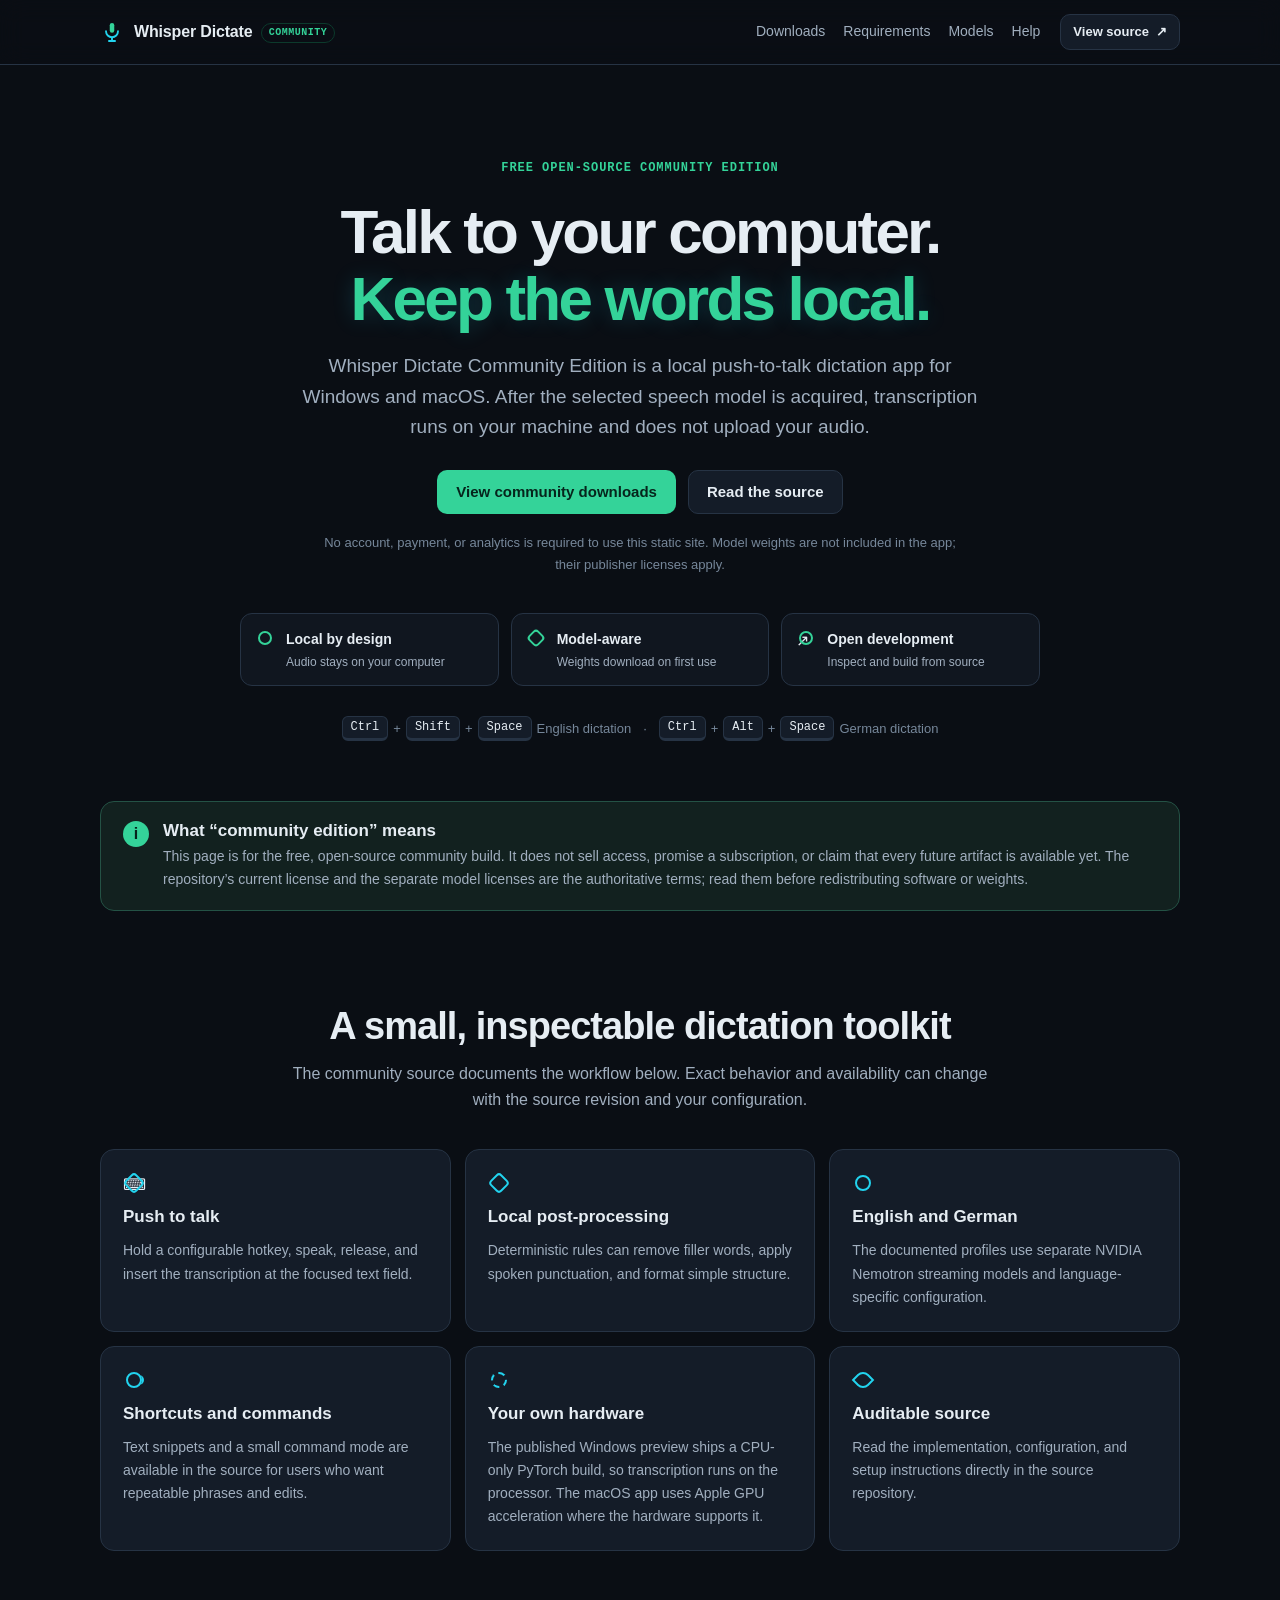
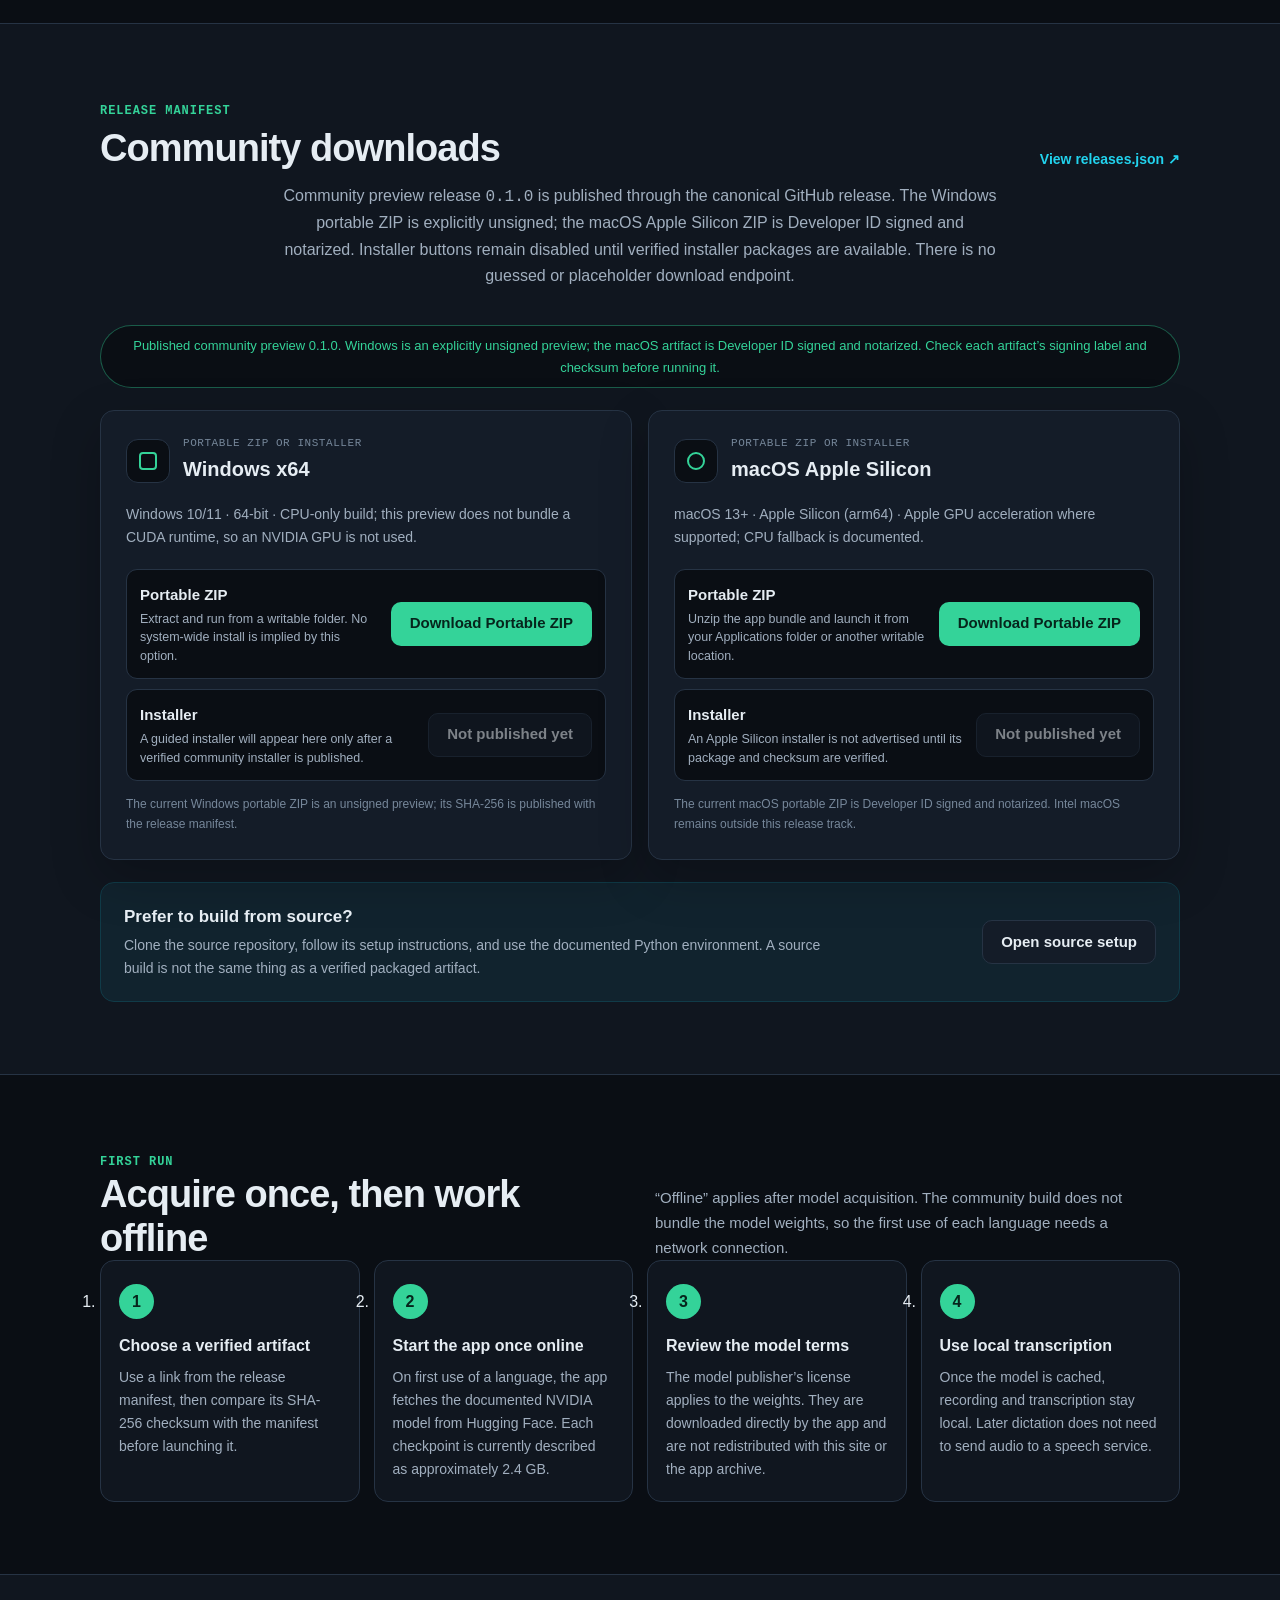
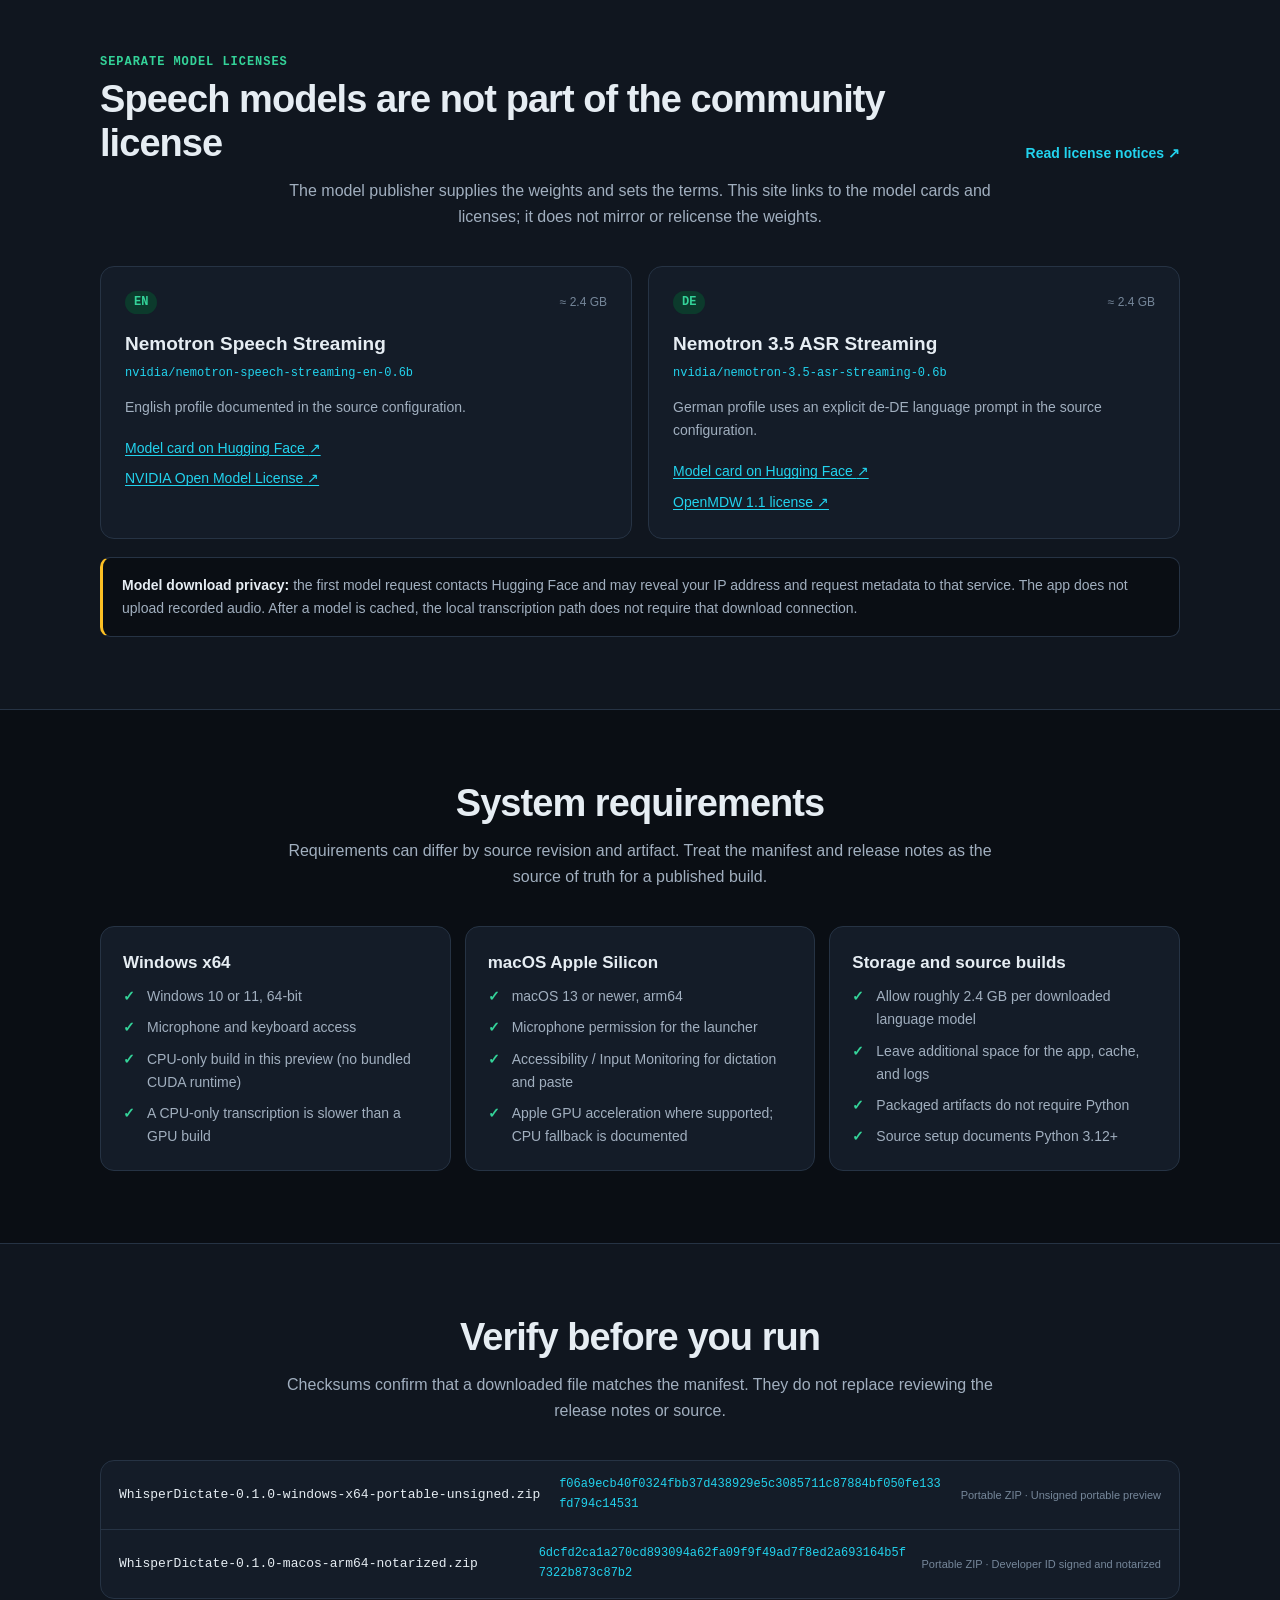
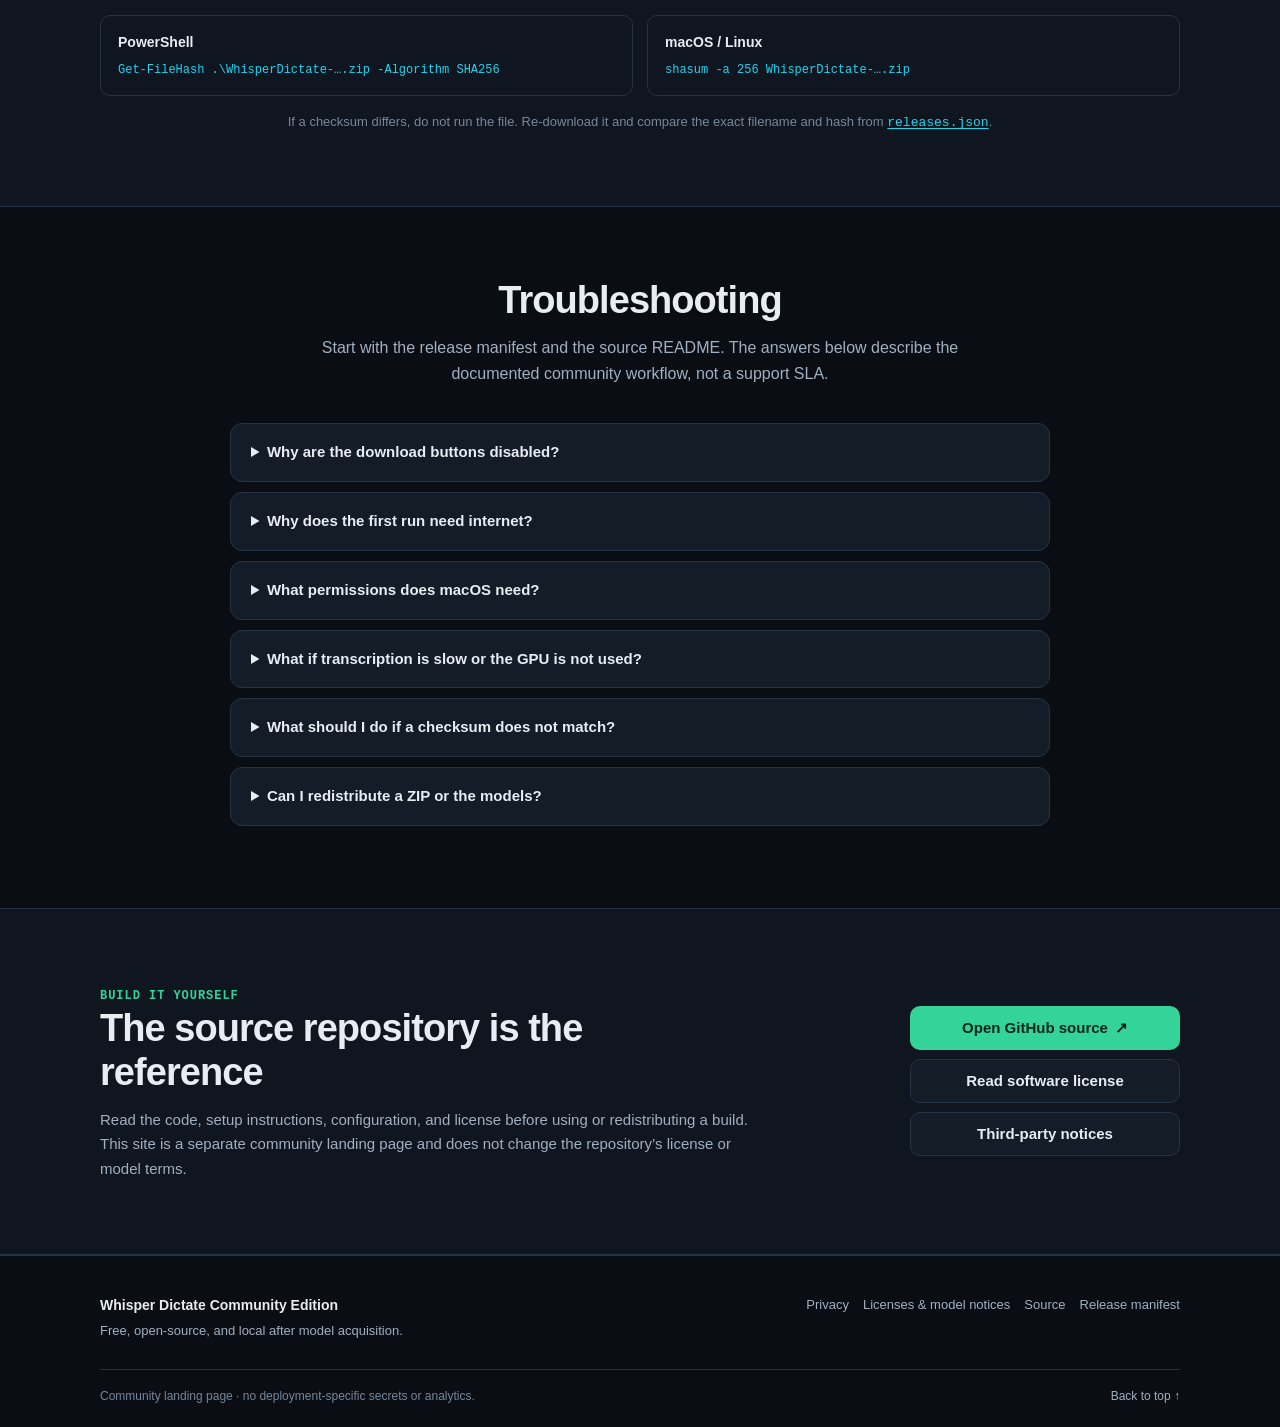
==== commit c62dc611: "docs: record portable package, SBOM, and legacy channel outcome" ====
--- a/community-site/index.html
+++ b/community-site/index.html
@@ -5,7 +5,7 @@
   <meta name="viewport" content="width=device-width, initial-scale=1">
   <meta name="color-scheme" content="dark">
   <meta name="theme-color" content="#0a0e14">
-  <meta name="description" content="Whisper Dictate Community Edition: free, source-available local dictation for Windows and macOS. Speech models are acquired separately and transcription runs locally after the first download.">
+  <meta name="description" content="Whisper Dictate Community Edition: free, open-source local dictation for Windows and macOS. Speech models are acquired separately and transcription runs locally after the first download.">
   <title>Whisper Dictate Community Edition — local, offline dictation</title>
   <link rel="icon" href="data:image/svg+xml,%3Csvg xmlns='http://www.w3.org/2000/svg' viewBox='0 0 64 64'%3E%3Ccircle cx='32' cy='32' r='30' fill='%230a0e14'/%3E%3Crect x='26' y='12' width='12' height='24' rx='6' fill='%2334d399'/%3E%3Cpath d='M18 30a14 14 0 0 0 28 0' stroke='%2322d3ee' stroke-width='4' fill='none' stroke-linecap='round'/%3E%3Cpath d='M32 44v8' stroke='%2322d3ee' stroke-width='4' stroke-linecap='round'/%3E%3C/svg%3E">
   <link rel="stylesheet" href="./styles.css">
@@ -30,19 +30,19 @@
         <a href="#models">Models</a>
         <a href="#troubleshooting">Help</a>
       </div>
-      <a class="btn btn-secondary btn-small nav-source" href="https://github.com/rorshopping/whisper-dictate">View source <span aria-hidden="true">↗</span></a>
+      <a class="btn btn-secondary btn-small nav-source" href="https://github.com/rorshopping/whisper-dictate-community">View source <span aria-hidden="true">↗</span></a>
     </nav>
   </header>
 
   <main id="main">
     <section class="hero" id="overview" aria-labelledby="hero-title">
       <div class="wrap">
-        <p class="eyebrow">Free community edition · source available</p>
+        <p class="eyebrow">Free open-source community edition</p>
         <h1 id="hero-title">Talk to your computer.<br><span class="grad">Keep the words local.</span></h1>
         <p class="lead">Whisper Dictate Community Edition is a local push-to-talk dictation app for Windows and macOS. After the selected speech model is acquired, transcription runs on your machine and does not upload your audio.</p>
         <div class="actions">
           <a class="btn btn-primary" href="#downloads">View community downloads</a>
-          <a class="btn btn-secondary" href="https://github.com/rorshopping/whisper-dictate">Read the source</a>
+          <a class="btn btn-secondary" href="https://github.com/rorshopping/whisper-dictate-community">Read the source</a>
         </div>
         <p class="hero-note">No account, payment, or analytics is required to use this static site. Model weights are not included in the app; their publisher licenses apply.</p>
         <div class="quick-facts" role="group" aria-label="Community edition facts">
@@ -64,7 +64,7 @@
           <span class="notice-mark" aria-hidden="true">i</span>
           <div>
             <h2>What “community edition” means</h2>
-            <p>This page is for the free, source-available community build. It does not sell access, promise a subscription, or claim that every future artifact is available yet. The repository’s current license and the separate model licenses are the authoritative terms; read them before redistributing software or weights.</p>
+            <p>This page is for the free, open-source community build. It does not sell access, promise a subscription, or claim that every future artifact is available yet. The repository’s current license and the separate model licenses are the authoritative terms; read them before redistributing software or weights.</p>
           </div>
         </div>
       </div>
@@ -98,7 +98,7 @@
           <article class="card">
             <div class="card-icon" aria-hidden="true"></div>
             <h3>Your own hardware</h3>
-            <p>GPU acceleration is used where supported; the documented configuration can fall back to CPU when needed.</p>
+            <p>The published Windows preview ships a CPU-only PyTorch build, so transcription runs on the processor. The macOS app uses Apple GPU acceleration where the hardware supports it.</p>
           </article>
           <article class="card">
             <div class="card-icon" aria-hidden="true"></div>
@@ -118,9 +118,9 @@
           </div>
           <a class="text-link" href="./releases.json">View releases.json <span aria-hidden="true">↗</span></a>
         </div>
-        <p class="sub">No verified community release is published yet. The buttons below are deliberately disabled until <code>releases.json</code> is updated with canonical artifact URLs and checksums. There is no guessed or placeholder download endpoint.</p>
+        <p class="sub">Community preview release <code>0.1.0</code> is published through the canonical GitHub release. The Windows portable ZIP is explicitly unsigned; the macOS Apple Silicon ZIP is Developer ID signed and notarized. Installer buttons remain disabled until verified installer packages are available. There is no guessed or placeholder download endpoint.</p>
         <p class="release-status status-placeholder" id="release-status" role="status" aria-live="polite">Loading the release manifest…</p>
-        <noscript><p class="inline-note">JavaScript is required to read the same-origin release manifest. The download buttons stay disabled for safety; you can still inspect <a href="./releases.json"><code>releases.json</code></a> and the <a href="https://github.com/rorshopping/whisper-dictate">source repository</a>.</p></noscript>
+        <noscript><p class="inline-note">JavaScript is required to read the same-origin release manifest. The download buttons stay disabled for safety; you can still inspect <a href="./releases.json"><code>releases.json</code></a> and the <a href="https://github.com/rorshopping/whisper-dictate-community">source repository</a>.</p></noscript>
 
         <div class="release-grid">
           <article class="release-card" data-platform-card="windows-x64" aria-labelledby="windows-title">
@@ -131,7 +131,7 @@
                 <h3 id="windows-title">Windows x64</h3>
               </div>
             </div>
-            <p class="platform-requirements">Windows 10/11 · 64-bit · NVIDIA GPU recommended; CPU fallback is supported by the documented source.</p>
+            <p class="platform-requirements">Windows 10/11 · 64-bit · CPU-only build; this preview does not bundle a CUDA runtime, so an NVIDIA GPU is not used.</p>
             <div class="download-list">
               <div class="download-row">
                 <div>
@@ -148,7 +148,7 @@
                 <button class="btn btn-secondary download-action" type="button" data-download data-platform="windows-x64" data-artifact="installer" disabled>Not published yet</button>
               </div>
             </div>
-            <p class="artifact-note">Windows builds and their checksums will be listed together.</p>
+            <p class="artifact-note">The current Windows portable ZIP is an unsigned preview; its SHA-256 is published with the release manifest.</p>
           </article>
 
           <article class="release-card" data-platform-card="macos-apple-silicon" aria-labelledby="macos-title">
@@ -176,7 +176,7 @@
                 <button class="btn btn-secondary download-action" type="button" data-download data-platform="macos-apple-silicon" data-artifact="installer" disabled>Not published yet</button>
               </div>
             </div>
-            <p class="artifact-note">Intel macOS is outside this placeholder release track; check the source README for current platform support.</p>
+            <p class="artifact-note">The current macOS portable ZIP is Developer ID signed and notarized. Intel macOS remains outside this release track.</p>
           </article>
         </div>
 
@@ -185,7 +185,7 @@
             <h3>Prefer to build from source?</h3>
             <p>Clone the source repository, follow its setup instructions, and use the documented Python environment. A source build is not the same thing as a verified packaged artifact.</p>
           </div>
-          <a class="btn btn-secondary" href="https://github.com/rorshopping/whisper-dictate#install">Open source setup</a>
+          <a class="btn btn-secondary" href="https://github.com/rorshopping/whisper-dictate-community#install">Open source setup</a>
         </div>
       </div>
     </section>
@@ -278,8 +278,8 @@
             <ul class="check-list">
               <li>Windows 10 or 11, 64-bit</li>
               <li>Microphone and keyboard access</li>
-              <li>NVIDIA GPU recommended for acceleration</li>
-              <li>CPU fallback is documented, but may be slower</li>
+              <li>CPU-only build in this preview (no bundled CUDA runtime)</li>
+              <li>A CPU-only transcription is slower than a GPU build</li>
             </ul>
           </article>
           <article class="requirement-card">
@@ -344,7 +344,7 @@
           </details>
           <details>
             <summary>What if transcription is slow or the GPU is not used?</summary>
-            <p>Check the release/source configuration and the app log. GPU acceleration depends on the platform, available hardware, model, and chosen device. The documented configuration can fall back to CPU, which is generally slower.</p>
+            <p>Check the release/source configuration and the app log. The published Windows preview is a CPU-only build, so an NVIDIA GPU is not used there; the macOS app uses Apple GPU acceleration where the hardware supports it. A CPU-only run is generally slower than an accelerated one.</p>
           </details>
           <details>
             <summary>What should I do if a checksum does not match?</summary>
@@ -352,7 +352,7 @@
           </details>
           <details>
             <summary>Can I redistribute a ZIP or the models?</summary>
-            <p>Do not assume that the model or software terms permit redistribution. Read the repository <a href="https://github.com/rorshopping/whisper-dictate/blob/master/LICENSE">software license</a>, the linked model licenses, and the repository’s <a href="https://github.com/rorshopping/whisper-dictate/blob/master/THIRD-PARTY-NOTICES.md">third-party notices</a> first.</p>
+            <p>Do not assume that the model or software terms permit redistribution. Read the repository <a href="https://github.com/rorshopping/whisper-dictate-community/blob/main/LICENSE">software license</a>, the linked model licenses, and the repository’s <a href="https://github.com/rorshopping/whisper-dictate-community/blob/main/THIRD-PARTY-NOTICES.md">third-party notices</a> first.</p>
           </details>
         </div>
       </div>
@@ -366,9 +366,9 @@
           <p>Read the code, setup instructions, configuration, and license before using or redistributing a build. This site is a separate community landing page and does not change the repository’s license or model terms.</p>
         </div>
         <div class="source-links">
-          <a class="btn btn-primary" href="https://github.com/rorshopping/whisper-dictate">Open GitHub source <span aria-hidden="true">↗</span></a>
-          <a class="btn btn-secondary" href="https://github.com/rorshopping/whisper-dictate/blob/master/LICENSE">Read software license</a>
-          <a class="btn btn-secondary" href="https://github.com/rorshopping/whisper-dictate/blob/master/THIRD-PARTY-NOTICES.md">Third-party notices</a>
+          <a class="btn btn-primary" href="https://github.com/rorshopping/whisper-dictate-community">Open GitHub source <span aria-hidden="true">↗</span></a>
+          <a class="btn btn-secondary" href="https://github.com/rorshopping/whisper-dictate-community/blob/main/LICENSE">Read software license</a>
+          <a class="btn btn-secondary" href="https://github.com/rorshopping/whisper-dictate-community/blob/main/THIRD-PARTY-NOTICES.md">Third-party notices</a>
         </div>
       </div>
     </section>
@@ -378,12 +378,12 @@
     <div class="wrap footer-inner">
       <div>
         <strong>Whisper Dictate Community Edition</strong>
-        <p>Free, source-available, and local after model acquisition.</p>
+        <p>Free, open-source, and local after model acquisition.</p>
       </div>
       <div class="footer-links">
         <a href="./privacy.html">Privacy</a>
         <a href="./licenses.html">Licenses &amp; model notices</a>
-        <a href="https://github.com/rorshopping/whisper-dictate">Source</a>
+        <a href="https://github.com/rorshopping/whisper-dictate-community">Source</a>
         <a href="./releases.json">Release manifest</a>
       </div>
     </div>
